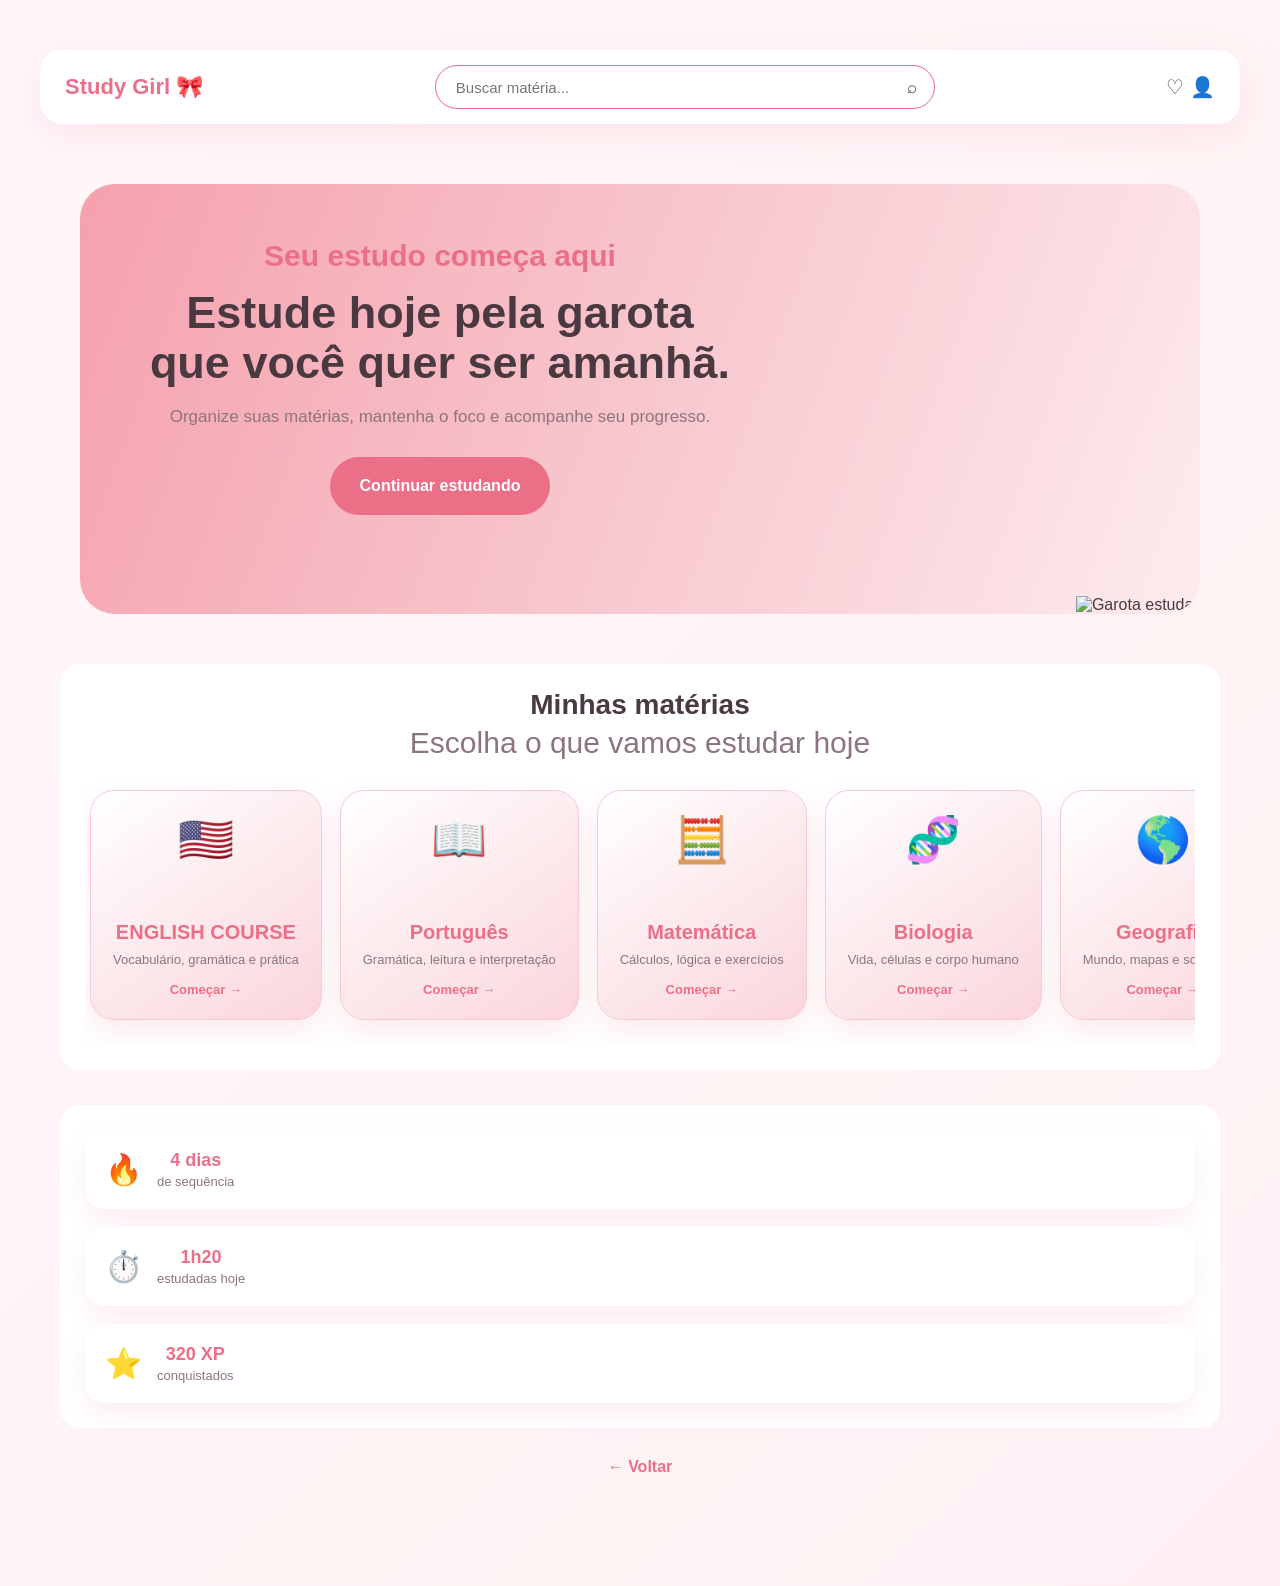
==== index2.html @ f5065a5b "Primeira versão do projeto Study Girl" ====
<!DOCTYPE html>
  <html lang="pt-br">
  <head>
    <meta charset="UTF-8">
<meta name="viewport" content="width=device-width, initial-scale=1.0">
    <link rel="stylesheet" href="style.css">    
    <title>Study Girl</title>
    <link rel="stylesheet" href="style.css">
  </head>
  <body>
    <header>

<body class="home-materias">

    <header class="topo-app">

        <div class="logo">
            Study Girl 🎀
        </div>

        <div class="busca">
            <input type="text" placeholder="Buscar matéria...">
            <span class="icone-busca">⌕</span>
        </div>

        <div class="icones-topo">
            ♡ 👤
        </div>

    </header>

    <main class="conteudo-home">

        <section class="hero">

            <div class="hero-texto">

                <p class="tag">
                    Seu estudo começa aqui
                </p>

                <h1>
                    Estude hoje pela garota que você quer ser amanhã.
                </h1>

                <p>
                    Organize suas matérias, mantenha o foco e acompanhe seu progresso.
                </p>

                <a href="#materias" class="btn-principal">
                    Continuar estudando
                </a>

            <div class="hero-imagem">

    <div>
        <img
        src="studygirl.png" alt="Garota estudando">

</div>

        </section>

        <section class="secao-materias" id="materias">

            <div class="titulo-secao">
                <div>
                    <h2>Minhas matérias</h2>
                    <p>Escolha o que vamos estudar hoje</p>
                </div>
            </div>

            <div class="lista-materias">

                <a href="English/english.html" class="card-materia">
                    <div class="icone-materia">🇺🇸</div>
                    <h3>ENGLISH COURSE</h3>
                    <p>Vocabulário, gramática e prática</p>
                    <span>Começar →</span>
                </a>

                <a href="portugues.html" class="card-materia">
                    <div class="icone-materia">📖</div>
                    <h3>Português</h3>
                    <p>Gramática, leitura e interpretação</p>
                    <span>Começar →</span>
                </a>

                    <a href="Matemática/matematica.html" class="card-materia">
                    <div class="icone-materia">🧮</div>
                    <h3>Matemática</h3>
                    <p>Cálculos, lógica e exercícios</p>
                    <span>Começar →</span>
                </a>

                <a href="biologia.html" class="card-materia">
                    <div class="icone-materia">🧬</div>
                    <h3>Biologia</h3>
                    <p>Vida, células e corpo humano</p>
                    <span>Começar →</span>
                </a>

                <a href="geografia.html" class="card-materia">
                    <div class="icone-materia">🌎</div>
                    <h3>Geografia</h3>
                    <p>Mundo, mapas e sociedade</p>
                    <span>Começar →</span>
                </a>

                <a href="quimica.html" class="card-materia">
                    <div class="icone-materia">🧪</div>
                    <h3>Química</h3>
                    <p>Elementos, reações e matéria</p>
                    <span>Começar →</span>
                </a>

                <a href="fisica.html" class="card-materia">
                    <div class="icone-materia">⚛️</div>
                    <h3>Física</h3>
                    <p>Movimento, energia e forças</p>
                    <span>Começar →</span>
                </a>

            </div>

        </section>

        <section class="resumo-estudos">

            <div class="card-resumo">
                <span>🔥</span>
                <div>
                    <strong>4 dias</strong>
                    <p>de sequência</p>
                </div>
            </div>

            <div class="card-resumo">
                <span>⏱️</span>
                <div>
                    <strong>1h20</strong>
                    <p>estudadas hoje</p>
                </div>
            </div>

            <div class="card-resumo">
                <span>⭐</span>
                <div>
                    <strong>320 XP</strong>
                    <p>conquistados</p>
                </div>
            </div>

        </section>

        <a href="index.html" class="voltar-home">
            ← Voltar
        </a>

    </main>

</body>

</html>
---- style.css ----
*{
margin: 0px;
padding: 0px;
box-sizing: border-box;
}

body{
    font-family: system-ui, -apple-system, BlinkMacSystemFont, 'Segoe UI', Roboto, Oxygen, Ubuntu, Cantarell, 'Open Sans', 'Helvetica Neue', sans-serif;
    background-color: #fff0f5;
    color: #4a3a44;
    min-height: 100vh;
    padding: 30px 20px;
}
header{
    text-align: center;
    margin-bottom:30px ;

}
header h1{
    font-size: 38px;
    color: #d96c9d;
    margin-bottom: 8px;
}
header p{
    color: #8B6F7D;
    font-size: 30px;
    
}
main{
    max-width: 500px;
    margin: 0 auto;
}
section{
    background-color: white;
    padding: 25px;
    border-radius: 20px;
    box-shadow: 0 8px 25px rgba(0, 0, 0, 0, 08);
}
section h2{
    color: #d96c9d;
    margin-bottom: 20px;
}
form{
    display: flex;
    flex-direction: column;
    gap: 10px;

}
label{
    font-weight: bold;
    font-size: 14px;

}
input{
    padding: 12px;
    border: 1px solid #f2bfd4;
    border-radius: 10px;
    outline: none;
    font-size: 15px;
}
input:focus{
    border-color: #d96c9d;
}
button{
    margin-top: 10px;
    padding: 13px;
    background-color: #d96c9d;
    color: white;
    border: none;
    border-radius: 10px;
    font-size: 16px;
    font-weight: bold;
    cursor: pointer;
    transition: 0.3s;
}
button:hover{
    background-color: #bb4f7f;
    transform: scale(1.02);

}
#lista-estudos{
    min-height: 60px;
}

.materias{
    margin-top: 30px;
}
.grade-materias{
    display: grid;
    grid-template-columns: repeat(2, 1fr);
    gap: 15px;
}

.card-materia{
    background-color: #fff0f5;
    padding: 29px;
    border-radius: 18px;
    text-decoration: none;
    color: #4a3a44;
    text-align: center;

    border: 1px solid #f5c6d8;

    transition: 0.3s;
}
.card-materia span{
    font-size: 35px;
}
.card-materia h3{
    margin-top: 10px;
    color: #d96c9dd9;

}
.card-materia:hover{
    transform: translateY(-5px);

    box-shadow: grid;
}
/* PÁGINA DE MATÉRIAS */
.materias{
    background-color: rgb(247, 245, 246);
    padding: 25px;
    border-radius: 20px;
}
.grade-materias{
    display: grid;
    grid-template-columns: repeat(2, 1fr);
    gap: 15px;

}
.card-materia{
    background-color: #fff0f5;
    padding: 25px 15px;
    border-radius: 18px;
    text-decoration: none;
    color: #4a3a44;
    text-align: center;
    border: 1px solid #f5c6d8;
    transition: 0,3s;
}
.card-materia span{
    font-size: 35px;
}
.card-materia h3{
    color: #d96c9dd9;
    margin-top: 10px;
    margin-bottom: 8x;
}
.card-materia p{
     font-size: 13px;
     color: #8B6F7D
}
.card-materia:hover{
    transform: translateY(-5px);
    box-shadow: 0, 8px 20px rgba(0, 0, 0, 0, 10);

}
.voltar{
    display: inline-block;
    margin-top: 20px;
    text-decoration: none;
    color: #d96c9d;
    font-weight: bold;
}
/* =========================
   STUDY GIRL - HOME
========================= */

:root {
    --rosa-fundo: #fff1f3;
    --rosa-claro: #fad6dc;
    --rosa-medio: #f6a2ae;
    --rosa-principal: #ec6f88;
    --coral: #f28c91;
    --branco: #ffffff;
    --texto: #4a3940;
    --texto-suave: #8d757d;
}

.home-materias {
    margin: 0;
    min-height: 100vh;

    font-family: Arial, sans-serif;

    background:
        linear-gradient(
            135deg,
            #fff7f8,
            var(--rosa-fundo)
        );

    color: var(--texto);
}

/* TOPO */

.topo-app {
    max-width: 1200px;

    margin: 20px auto;

    padding: 15px 25px;

    display: flex;
    align-items: center;
    justify-content: space-between;
    gap: 20px;

    background-color: var(--branco);

    border-radius: 22px;

    box-shadow: 0 10px 35px rgba(236, 111, 136, 0.12);
}

.logo {
    font-size: 22px;
    font-weight: bold;

    color: var(--rosa-principal);

    white-space: nowrap;
}

.busca {
    position: relative;
    width: 100%;
    max-width: 500px;
}

.busca input {
    width: 100%;
    height: 44px;

    box-sizing: border-box;

    padding-left: 20px;
    padding-right: 50px;

    border: 1px solid #f06b88;
    border-radius: 30px;

    outline: none;

    font-size: 15px;
}

.busca .icone-busca {
    position: absolute;

    right: 18px;
    top: 50%;

    transform: translateY(-50%);

    font-size: 17px;
    line-height: 1;

    margin: 0;
    padding: 0;

    cursor: pointer;

    z-index: 10;
}
.icones-topo {
    font-size: 20px;

    display: flex;
    gap: 12px;
}

/* CONTEÚDO */

.conteudo-home {
    max-width: 1200px;

    margin: auto;

    padding: 10px 20px 50px;
}


/* HERO */


.hero-texto {
    max-width: 600px;
}

.tag {
    font-weight: bold;

    color: var(--rosa-principal);

    margin-bottom: 15px;
}

.hero h1 {
    font-size: 45px;

    line-height: 1.1;

    margin-bottom: 20px;

    color: var(--texto);
}

.hero-texto > p:not(.tag) {
    color: var(--texto-suave);

    font-size: 17px;

    margin-bottom: 30px;
}

.btn-principal {
    display: inline-block;

    padding: 20px 30px;

    background-color: var(--rosa-principal);

    color: var(--branco);

    border-radius: 30px;

    text-decoration: none;

    font-weight: bold;

    transition: 0.3s;
}

.btn-principal:hover {
    background-color: var(--coral);

    transform: scale(1.04);
}

/* DECORAÇÃO HERO */

.hero-visual {
    width: 320px;
    height: 320px;

    display: flex;
    align-items:baseline;
    justify-content:safe;
}

.circulo-decorativo {
    width: 240px;
    height: 240px;

    border-radius: 50%;

    display: flex;
    align-items: center;
    justify-content: center;

    font-size: 100px;

    background-color: rgba(255, 255, 255, 0.55);

    box-shadow: 0 15px 35px rgba(236, 111, 136, 0.18);
}

/* MATÉRIAS */

.secao-materias {
    margin-top: 45px;
}

.titulo-secao h2 {
    font-size: 28px;

    margin-bottom: 5px;

    color: var(--texto);
}

.titulo-secao p {
    color: var(--texto-suave);

    margin-bottom: 20px;
}

/* CARROSSEL */

.lista-materias {
    display: flex;

    gap: 18px;

    overflow-x: auto;

    padding: 10px 5px 25px;

    scroll-behavior: smooth;
}

.lista-materias::-webkit-scrollbar {
    height: 8px;
}

.lista-materias::-webkit-scrollbar-thumb {
    background-color: var(--rosa-claro);

    border-radius: 20px;
}

/* CARD */

.card-materia {
    min-width: 190px;
    height: 230px;

    padding: 22px;

    flex-shrink: 0;

    display: flex;
    flex-direction: column;
    justify-content: flex-end;

    text-decoration: none;

    color: var(--texto);

    border-radius: 24px;

    background:
        linear-gradient(
            145deg,
            #ffffff,
            var(--rosa-claro)
        );

    border: 1px solid #f8cbd3;

    box-shadow: 0 12px 28px rgba(236, 111, 136, 0.14);

    transition: 0.3s;
}

.card-materia:hover {
    transform: scale(1.05);

    box-shadow: 0 18px 35px rgba(236, 111, 136, 0.22);
}

.icone-materia {
    font-size: 45px;

    margin-bottom: auto;
}

.card-materia h3 {
    margin: 0 0 8px;

    font-size: 20px;

    color: var(--rosa-principal);
}

.card-materia p {
    font-size: 13px;

    color: var(--texto-suave);

    margin-bottom: 15px;
}

.card-materia span {
    font-size: 13px;

    font-weight: bold;

    color: var(--rosa-principal);
}

/* RESUMO */

.resumo-estudos {
    margin-top: 35px;

    display: grid;

    grid-template-columns: repeat(3, 1fr);

    gap: 18px;
}

.card-resumo {
    background-color: var(--branco);

    padding: 20px;

    border-radius: 20px;

    display: flex;
    align-items: center;
    gap: 15px;

    box-shadow: 0 10px 25px rgba(236, 111, 136, 0.12);
}

.card-resumo span {
    font-size: 30px;
}

.card-resumo strong {
    font-size: 18px;

    color: var(--rosa-principal);
}

.card-resumo p {
    margin: 3px 0 0;

    color: var(--texto-suave);

    font-size: 13px;
}

/* VOLTAR */

.voltar-home {
    display: inline-block;

    margin-top: 30px;

    color: var(--rosa-principal);

    text-decoration: none;

    font-weight: bold;
}


/* RESPONSIVO */


   @media (max-width: 800px) {

    .topo-app {
     
        flex-wrap: wrap;
    }

    .busca {
        order: 3;
        width: 100%;
        max-width: none;
    }

    .hero h1 {
        font-size: 34px;
    }

    .resumo-estudos {
        grid-template-columns: 1fr;
    }
} /* FECHA O MEDIA */

/* ===== BANNER STUDY GIRL ===== */

.hero-imagem {
    position: absolute;

    right: 0;
    bottom: 0;

    width: 55%;
    height: 100%;

    display: flex;
    align-items: flex-end;
    justify-content: flex-end;

    z-index: 1;
}

.hero-imagem img {
    display: block;

    width: 100%;
    max-width: 640px;
    max-height: 100%;

    object-fit: contain;
    object-position: bottom right;
}

.hero-conteudo {
    position: relative;
    z-index: 2;

    width: 52%;
    max-width: 560px;
}

.hero-tag {
    display: block;
    margin-bottom: 15px;

    color: #ef6680;
    font-size: 25px;
    font-weight: 700;
}

.hero-conteudo h1 {
    margin: 0 0 20px;

    color: #3d353d;

    font-size: 48px;
    line-height: 1.05;
    font-weight: 800;
}

.hero-conteudo p {
    margin-bottom: 30px;

    color: #806f78;

    font-size: 17px;
    line-height: 1.6;
}




.hero-imagem img {
    display: block;

    width: 100%;
    max-width: 650px;
    height: auto;

    object-fit: contain;
    object-position: bottom right;

    transform: translateX(20px);
    
}


.hero {
      position: relative;
    overflow: hidden;

    width: calc(100% - 40px);
    max-width: 1160px;
    min-height: 430px;

    margin: 30px auto 50px;
    padding: 55px 60px;

    box-sizing: border-box;

    border-radius: 35px;

    background: linear-gradient(
        110deg,
        #f5a1ad 0%,
        #f8c8cf 52%,
        #fdebed 100%
    );

}

.resumo-estudos{
    grid-template-columns: 1fr;
}



/* ========================================
   PÁGINA DAS MATÉRIAS
======================================== */

.pagina-materia{
    margin: 0;
    min-height: 100vh;
    background: #fff7f8;
    color: #443840;
    font-family: Arial, Helvetica, sans-serif;
}

/*HEADER*/
.materia.header{
    width: min(1100px,calc(100% - 40%));
    margin: 25% auto;
    display: flex;
    align-items: center;
    justify-content: space-between;
}

.btn-voltar{
    padding: 12px 20px;
    background: #ffffff;
    color: #ef6680;
    border: 1px solid #ffc1cc;
    border-radius: 30px;
    text-decoration: none;
    font-weight: 600;
    transition: 0.2s;
}
.btn-voltar:hover{
    background: #ef6680;
    color: white;
    transform: translateX(-3px);
}
.materia-logo{
    color: #ef6680;
    font-size: 50px;
    font-weight: 700;
}

.pagina-materia .materia-header {
    width: 100%;
    max-width: 1180px;
    margin: 0 auto 35px;

    display: flex !important;
    align-items: center !important;
    justify-content: space-between !important;

    padding: 25px 0 !important;
}

/* HOME - ESQUERDA */
.pagina-materia .materia-header .btn-voltar {
    position: static !important;
    transform: none !important;
    margin: 0 !important;

    padding: 11px 20px;

    color: #f45f7d;
    border: 1px solid #ff9caf;
    border-radius: 30px;

    text-decoration: none;
    font-weight: 700;
}

/* LOGO - DIREITA */
.pagina-materia .materia-header .materia-logo {
    position: static !important;
    transform: none !important;
    margin: 0 !important;

    color: #f45f7d;
    font-size: 30px !important;
    font-weight: 800;
}


/*CONTAINER*/

.materia-container{
    width: min(1100px calc(100%-40px));
    margin: 0 auto 60px;
}

.pagina-materia .materia-container {
    width: 90%;
    max-width: 1200px;
    margin: 0 auto 60px;
}


/*IMAGEM MAATEMATICA*/

.hero-imagem {
    position: absolute;

    right: 0;
    bottom: 0;

    width: 55%;
    height: 100%;

    display: flex;
    align-items: flex-end;
    justify-content: flex-end;

    z-index: 1;
}

/*matematica banner gir*/

 .math-banner {
    position: relative;
    min-height: 390px;
    margin-top: 55px;
    padding: 55px 70px;

    background: linear-gradient(
        110deg,
        #f5a2b4,
        #ffdce4
    );

    border-radius: 35px;
    overflow: hidden;
}

/* TEXTO */

.math-banner-texto {
    position: relative;
    z-index: 2;
    width: 55%;
}

.math-banner-texto span {
    color: #f45f7d;
    font-size: 20px;
    font-weight: 700;
}

.math-banner-texto h1 {
    margin: 18px 0;
    color: #3f3036;

    font-size: 48px;
    line-height: 1.1;
}

.math-banner-texto p {
    color: #7b6269;
    font-size: 17px;
}

/* PERSONAGEM */

.math-banner-img {
    position: absolute;

    width: 500px;
    height: auto;

    right: 0;
    bottom: 0;

    z-index: 1;
}

/* PROGRESSO */

.progresso-card {
    margin-top: 25px;
    padding: 28px 30px;

    background: #ffffff;
    border-radius: 25px;
}

.progresso-topo {
    display: grid;
    grid-template-columns: 100px 1fr;
    align-items: center;

    gap: 25px;
}

.progresso-topo > div:first-child {
    display: flex;
    flex-direction: column;
    gap: 3px;
}

.porcentagem {
    color: #f05f7c;
    font-size: 20px;
    font-weight: 800;
}

.barra-progresso {
    width: 100%;
    height: 10px;

    overflow: hidden;

    background: #f8dce3;
    border-radius: 999px;
}

.barra-preenchida {
    width: 0%;
    height: 100%;

    background: #f05f7c;
    border-radius: inherit;
}


/* CONTEÚDOS */

.conteudos-materia {
    margin-top: 30px;
}


/* RESPONSIVO */

@media (max-width: 800px) {

    .materia-apresentacao {
        min-height: 380px;

        padding:
            35px 30px
            200px;
    }

    .matematica-hero-girl {
        width: 300px;

        right: 50%;
        transform: translateX(50%);
    }

    .progresso-topo {
        grid-template-columns: 1fr;
    }
}


/* GRID */

.conteudos-grid {
    display: grid;

    grid-template-columns:
        repeat(3, minmax(0, 1fr));

    gap: 20px;
}
.pagina-materia .conteudos-grid {
    width: 100%;

    display: grid;
    grid-template-columns: repeat(3, 1fr);

    gap: 25px;
}

/* CARD */

.conteudo-card {
    min-height: 210px;
    padding: 28px;

    display: flex;
    flex-direction: column;

    box-sizing: border-box;

    background: white;

    border: 1px solid #ffd0d8;
    border-radius: 25px;

    color: inherit;
    text-decoration: none;

    transition:
        transform 0.25s ease,
        box-shadow 0.25s ease,
        border-color 0.25s ease;
}
.pagina-materia .conteudo-card {
    width: 100%;
    min-width: 0;
    min-height: 230px;

    padding: 30px;

    box-sizing: border-box;

    border-radius: 25px;
}

.conteudo-card:hover {
    transform: translateY(-6px);

    border-color: #ef6680;

    box-shadow:
        0 15px 35px rgba(222, 91, 119, 0.15);
}

.conteudo-icone {
    margin-bottom: 15px;
    font-size: 34px;
}

.conteudo-card h3 {
    margin: 0 0 10px;

    color: #ef6680;
    font-size: 21px;
}

.conteudo-card p {
    margin: 0 0 22px;

    color: #806f77;

    font-size: 14px;
    line-height: 1.5;
}

.conteudo-card span {
    margin-top: auto;

    color: #ef6680;
    font-weight: 700;
}
.pagina-materia .conteudo-card h3 {
    font-size: 22px;
}

.pagina-materia .conteudo-card p {
    font-size: 15px;
    line-height: 1.6;
}

/* RESPONSIVO */

@media (max-width: 850px) {

    .conteudos-grid {
        grid-template-columns: repeat(2, 1fr);
    }

}


@media (max-width: 550px) {

    .materia-header,
    .materia-container {
        width: calc(100% - 24px);
    }

    .materia-apresentacao {
        padding: 35px 25px;
    }

    .conteudos-grid {
        grid-template-columns: 1fr;
    }

    .materia-logo {
        font-size: 16px;
    }

}

/* TABLET */

@media (max-width: 900px) {

    .pagina-materia .conteudos-grid {
        grid-template-columns: repeat(2, 1fr);
    }

}


/* CELULAR */

@media (max-width: 600px) {

    .pagina-materia .materia-container {
        width: calc(100% - 30px);
    }

    .pagina-materia .conteudos-grid {
        grid-template-columns: 1fr;
    }

}




/* ========================================
   PÁGINA DE AULA   -   ARITMÉTICA
======================================== */

.pagina-aula .aula-header {
    width: 90%;
    max-width: 1200px;
    margin: 30px auto;
}

.pagina-aula .aula-container {
    width: 90%;
    max-width: 1200px;
    margin: 0 auto 70px;
}

/* Banner */

.pagina-aula .aula-hero {
    width: 100%;
    box-sizing: border-box;
}

/* Conteúdo + lateral */

.pagina-aula .aula-conteudo {
    width: 100%;

    display: grid;
    grid-template-columns: minmax(0, 1fr) 300px;

    gap: 25px;
}

/* Parte principal */

.pagina-aula .aula-principal {
    width: 100%;
    min-width: 0;
}

/* Cards da aula */

.pagina-aula .bloco-aula {
    width: 100%;
    min-width: 0;

    box-sizing: border-box;
}

/* Lateral */

.pagina-aula .aula-lateral {
    width: 100%;
}

/* Tablet/celular */

@media (max-width: 850px) {

    .pagina-aula .aula-conteudo {
        grid-template-columns: 1fr;
    }

    .pagina-aula .aula-lateral {
        position: static;
    }
}

@media (max-width: 600px) {

    .pagina-aula .aula-header,
    .pagina-aula .aula-container {
        width: calc(100% - 30px);
    }
}

/* =====================================
   CONTEÚDO DIDÁTICO
===================================== */

.bloco-aula h3 {
    margin-top: 30px;
    margin-bottom: 10px;
    color: #514149;
    font-family: Arial, Helvetica, sans-serif;
    font-size: 20px;
}

.destaque-aula,
.exemplo-box,
.aviso-aula,
.problema-box {
    margin: 25px 0;
    padding: 20px 22px;

    background: #fff5f7;
    border-left: 4px solid #ef6680;
    border-radius: 14px;
}

.destaque-aula p,
.exemplo-box p,
.aviso-aula p,
.problema-box p {
    margin-bottom: 0;
}

.conceitos-grid {
    display: grid;
    grid-template-columns: repeat(3, 1fr);

    gap: 15px;
    margin-top: 25px;
}

.conceito-card {
    padding: 20px;

    background: #fff7f8;
    border: 1px solid #ffd4dc;
    border-radius: 18px;
}

.conceito-card strong {
    color: #ef6680;
    font-size: 18px;
}

.conceito-card small {
    color: #88757d;
    line-height: 1.5;
}

.operacao small {
    color: #8a757d;
    text-align: center;
}

.calculo-box {
    margin: 20px 0;
    padding: 22px;

    display: flex;
    justify-content: center;
    align-items: center;

    gap: 25px;

    background: #fff4f6;
    border-radius: 18px;

    font-size: 23px;
}

.calculo-box strong {
    color: #ef6680;
}

.ordem-operacoes {
    margin: 25px 0;

    display: grid;
    grid-template-columns: repeat(4, 1fr);

    gap: 12px;
}

.ordem-operacoes div {
    padding: 20px 12px;

    background: #fff7f8;
    border: 1px solid #ffd4dc;
    border-radius: 16px;

    text-align: center;
}

.ordem-operacoes span {
    width: 35px;
    height: 35px;

    margin: auto;

    display: flex;
    align-items: center;
    justify-content: center;

    background: #ef6680;
    color: white;

    border-radius: 50%;

    font-weight: bold;
}

.ordem-operacoes p {
    margin-bottom: 0;
}

.resolucao-box {
    margin: 20px 0;
    padding: 25px;

    background: #fff8f9;
    border: 1px dashed #ef9bac;
    border-radius: 18px;
}

.resolucao-box span {
    color: #8a757d;
    font-size: 14px;
}

.resultado-final {
    color: #443840 !important;
    font-size: 18px;
}

.fracao-exemplo {
    margin: 25px 0;

    display: flex;
    align-items: center;

    gap: 30px;

    padding: 25px;

    background: #fff7f8;
    border-radius: 18px;
}

.fracao {
    width: 55px;

    text-align: center;

    color: #ef6680;
    font-size: 25px;
    font-weight: bold;
}

.fracao hr {
    border: 0;
    border-top: 2px solid #ef6680;
}

.sumario-aula {
    margin: 25px 0;

    display: flex;
    flex-direction: column;

    gap: 5px;
}

.sumario-aula a {
    padding: 9px 10px;

    color: #75646c;

    border-radius: 10px;

    text-decoration: none;
    font-size: 13px;
}

.sumario-aula a:hover {
    background: #fff1f4;
    color: #ef6680;
}

@media (max-width: 700px) {

    .conceitos-grid,
    .ordem-operacoes {
        grid-template-columns: 1fr;
    }

    .calculo-box {
        flex-direction: column;
        gap: 8px;
    }
}
.numero-aula{
        font-size: 30px ;
        color: #ef6680;
            line-height: 1.7;

}

.pagina-aula .aula-header {
    position: relative;
}

/* botão voltar */
.pagina-aula .btn-voltar {
    position: absolute;
    left: 0;
}

/* Study Girl centralizado */
.pagina-aula .materia-logo {
    margin: 0 auto;
}

/* =====================================
   NAVEGAÇÃO ARITMÉTICA
===================================== */


/* =====================================
   CORREÇÃO HEADER - ARITMÉTICA
===================================== */

.aritmetica-header {
    width: calc(100% - 170px) !important;
    max-width: none !important;

    margin: 0 auto !important;
    padding: 55px 0 40px !important;

    display: grid !important;
    grid-template-columns: 1fr auto 1fr !important;
    align-items: center !important;

    position: relative !important;
}

/* BOTÃO MATEMÁTICA */

.aritmetica-header .btn-voltar {
    position: static !important;
    justify-self: start !important;
    margin: 0 !important;
}


/* STUDY GIRL */

.aritmetica-header .aritmetica-logo {
    position: static !important;

    justify-self: center !important;

    margin: 0 !important;
    transform: none !important;

    font-size: 48px !important;
    font-weight: 800 !important;

    color: #f45f7d !important;

    white-space: nowrap;
}


/* =================================
   BOTÃO VOLTAR AO INÍCIO
================================= */

.fim-pagina {
    width: 100%;
    display: flex !important;
    justify-content: center !important;
    align-items: center !important;

    padding: 40px 20px 60px;
    margin: 0 auto;
}

.fim-pagina .btn-inicio {
    display: inline-flex !important;
    align-items: center;
    justify-content: center;

    padding: 13px 25px;

    background: #f45f7d !important;
    color: #ffffff !important;

    border: 1px solid #f45f7d;
    border-radius: 30px;

    text-decoration: none !important;
    font-weight: 700;

    transition: 0.2s ease;
}

.fim-pagina .btn-inicio:hover {
    background: #df4e6d !important;
    transform: translateY(-2px);
}
/* BOTÃO ↓ FINAL - ARITMÉTICA */

.aritmetica-header a.btn-final {
    display: inline-flex !important;
    align-items: center !important;
    justify-content: center !important;

    justify-self: end !important;

    padding: 11px 22px !important;

    background-color: transparent !important;
    color: #f45f7d !important;

    border: 1px solid #ff9caf !important;
    border-radius: 30px !important;

    text-decoration: none !important;
    font-size: 16px !important;
    font-weight: 700 !important;

    cursor: pointer;
    transition: 0.2s ease;
}

.aritmetica-header a.btn-final:hover {
    background-color: #f45f7d !important;
    color: white !important;
}
/* =========================================
   ENGLISH COURSE
========================================= */

.english-page {
    margin: 0;
    min-height: 100vh;
    background: #fff6f8;
    color: #443840;
}


/* TOPO */

.english-page-header {
    width: 90%;
    max-width: 1200px;
    margin: 0 auto;
    padding: 35px 0;

    display: flex;
    align-items: center;
    justify-content: space-between;
}

.english-back {
    padding: 11px 22px;

    color: #ef6680;
    background: white;

    border: 1px solid #f7a9b8;
    border-radius: 30px;

    text-decoration: none;
    font-weight: 700;

    transition: 0.2s;
}

.english-back:hover {
    background: #ef6680;
    color: white;
}

.english-logo {
    color: #ef6680;
    font-size: 30px;
    font-weight: 800;
}


/* CONTAINER */

.english-main {
    width: 90%;
    max-width: 1200px;

    margin: 0 auto 80px;
}


/* HERO */

.english-hero {
    min-height: 280px;
    padding: 50px;

    display: flex;
    align-items: center;

    background:
        linear-gradient(
            135deg,
            #f7a6b7 0%,
            #ffd4dd 55%,
            #fff0f3 100%
        );

    border-radius: 35px;

    box-shadow:
        0 15px 40px rgba(239, 102, 128, 0.08);
}

.english-label {
    color: #e94f70;
    font-size: 14px;
    font-weight: 800;
    letter-spacing: 1px;
}

.english-hero h1 {
    max-width: 900px;
    margin: 12px 0;
    color: #443840;
    font-size: 52px;
    line-height: 1.05;
}


.english-hero h1 span {
    color: #ef6680;
}

.english-hero p {
    max-width: 600px;

    margin: 20px 0 0;

    color: #765f69;

    font-size: 17px;
    line-height: 1.7;
}


/* LEVEL */

.course-level {
    margin-top: 35px;
    padding: 35px;

    background: white;

    border: 1px solid #ffe0e6;
    border-radius: 30px;
}

.course-level-header {
    display: flex;
    align-items: center;

    gap: 20px;
    margin-bottom: 30px;
}

.course-level-number {
    padding: 10px 16px;

    background: #fff0f3;
    color: #ef6680;

    border-radius: 25px;

    font-size: 12px;
    font-weight: 800;
}

.course-level-header h2 {
    margin: 0 0 5px;

    color: #443840;
    font-size: 27px;
}

.course-level-header p {
    margin: 0;

    color: #88747c;
}


/* CARDS DAS AULAS */

.course-lessons {
    display: grid;

    grid-template-columns:
        repeat(2, minmax(0, 1fr));

    gap: 18px;
}

.course-lesson {
    min-height: 125px;

    padding: 22px;

    display: grid;
    grid-template-columns: 55px 1fr auto;
    align-items: center;

    gap: 17px;

    background: #fff8fa;

    border: 1px solid #ffd3dc;
    border-radius: 20px;

    text-decoration: none;

    transition:
        transform 0.2s ease,
        box-shadow 0.2s ease,
        border-color 0.2s ease;
}

a.course-lesson {
    cursor: pointer;
}

a.course-lesson:hover {
    transform: translateY(-4px);

    border-color: #ef6680;

    box-shadow:
        0 12px 30px rgba(239, 102, 128, 0.13);
}


/* ÍCONE */

.course-lesson-icon {
    width: 52px;
    height: 52px;

    display: flex;
    align-items: center;
    justify-content: center;

    background: white;

    border-radius: 15px;

    font-size: 27px;
}


/* TEXTO */

.course-lesson-content span {
    color: #ef6680;

    font-size: 11px;
    font-weight: 800;
    letter-spacing: 0.5px;
}

.course-lesson-content h3 {
    margin: 5px 0;

    color: #443840;

    font-size: 18px;
}

.course-lesson-content p {
    margin: 0;

    color: #88747c;

    font-size: 13px;
    line-height: 1.5;
}


/* SETA */

.course-lesson-arrow {
    color: #ef6680;

    font-size: 25px;
    font-weight: 700;
}


/* RESPONSIVO */

@media (max-width: 800px) {

    .course-lessons {
        grid-template-columns: 1fr;
    }

    .english-hero h1 {
        font-size: 40px;
    }
}


@media (max-width: 550px) {

    .english-page-header,
    .english-main {
        width: 92%;
    }

    .english-logo {
        font-size: 22px;
    }

    .english-hero {
        min-height: auto;
        padding: 35px 25px;

        border-radius: 25px;
    }

    .english-hero h1 {
        font-size: 34px;
    }

    .course-level {
        padding: 22px;
    }

    .course-level-header {
        flex-direction: column;
        align-items: flex-start;
    }

    .course-lesson {
        grid-template-columns: 45px 1fr auto;
        padding: 18px;
    }

    .course-lesson-icon {
        width: 43px;
        height: 43px;

        font-size: 22px;
    }
}

/* PERSONAGEM DO ENGLISH COURSE */

.english-hero {
    position: relative;
    overflow: hidden;
}

.english-hero-text {
    position: relative;
    z-index: 2;
    width: 60%;
}

.english-hero-girl {
    position: absolute;

    right: 20px;
    bottom: 0;

    width: 390px;
    max-height: 100%;

    object-fit: contain;
    object-position: bottom right;

    z-index: 1;
}


/* =====================================================
   ENGLISH - LESSON PAGE
   Alphabet & Pronunciation
===================================================== */

.english-lesson-page {
    margin: 0;
    min-height: 100vh;
    background: #fff7f9;
    color: #3f3036;
    font-family: Arial, sans-serif;
}


/* ---------- CONTAINER ---------- */

.english-lesson-container {
    width: min(1180px, calc(100% - 48px));
    margin: 0 auto;
    padding-bottom: 70px;
}


/* ---------- HEADER ---------- */

.english-lesson-header {
    width: min(1180px, calc(100% - 48px));
    min-height: 120px;
    margin: 0 auto;

    display: grid;
    grid-template-columns: 1fr auto 1fr;
    align-items: center;
    gap: 30px;
}

.english-lesson-back,
.english-lesson-jump {
    width: fit-content;
    padding: 12px 22px;

    border: 1px solid #ff8da5;
    border-radius: 999px;

    color: #f35f7e;
    text-decoration: none;
    font-weight: 700;

    transition: 0.2s;
}

.english-lesson-back:hover,
.english-lesson-jump:hover {
    background: #f35f7e;
    color: white;
}

.english-lesson-logo {
    color: #f35f7e;
    font-size: 32px;
    font-weight: 800;
    white-space: nowrap;
}

.english-lesson-jump {
    justify-self: end;
}


/* ---------- HERO ---------- */

.english-lesson-hero {
    min-height: 300px;
    padding: 55px 60px;

    display: flex;
    flex-direction: column;
    justify-content: center;

    background: linear-gradient(
        120deg,
        #f8a4b8 0%,
        #ffd5df 100%
    );

    border-radius: 34px;
}

.english-lesson-number {
    margin-bottom: 14px;

    color: #ef5577;
    font-size: 14px;
    font-weight: 800;
    letter-spacing: 1px;
}

.english-lesson-hero h1 {
    max-width: 720px;
    margin: 0;

    font-size: clamp(38px, 5vw, 62px);
    line-height: 1.05;
    color: #3f3036;
}

.english-lesson-hero h1 span {
    color: #f35f7e;
}

.english-lesson-hero > p {
    max-width: 650px;
    margin: 22px 0;

    font-size: 17px;
    line-height: 1.6;
    color: #725961;
}

.english-lesson-info {
    display: flex;
    flex-wrap: wrap;
    gap: 12px;
}

.english-lesson-info span {
    padding: 9px 15px;

    background: rgba(255,255,255,.7);
    border-radius: 999px;

    font-size: 14px;
    font-weight: 600;
}


/* ---------- BLOCOS DA AULA ---------- */

.english-content-block {
    margin-top: 30px;
    padding: 45px 50px;

    background: #ffffff;
    border: 1px solid #ffe0e7;
    border-radius: 28px;
}

.english-section-label {
    display: inline-block;
    margin-bottom: 8px;

    color: #f35f7e;
    font-size: 13px;
    font-weight: 800;
    letter-spacing: 1px;
}

.english-content-block h2 {
    margin: 0 0 15px;

    color: #3f3036;
    font-size: 30px;
}

.english-content-block > p {
    color: #755d65;
    line-height: 1.7;
}


/* ---------- OBJETIVOS ---------- */

.english-objectives {
    margin-top: 28px;

    display: grid;
    grid-template-columns: repeat(2, 1fr);
    gap: 16px;
}

.english-objectives > div {
    min-height: 105px;
    padding: 22px;

    display: flex;
    align-items: center;
    gap: 18px;

    background: #fff7f9;
    border: 1px solid #ffd8e1;
    border-radius: 20px;
}

.english-objectives span {
    min-width: 48px;
    height: 48px;

    display: grid;
    place-items: center;

    background: #f35f7e;
    color: white;

    border-radius: 50%;

    font-weight: 800;
}

.english-objectives p {
    margin: 0;
    line-height: 1.5;
}


/* ---------- ALFABETO ---------- */

.alphabet-grid {
    margin-top: 30px;

    display: grid;
    grid-template-columns: repeat(7, 1fr);
    gap: 12px;
}

.alphabet-grid > div {
    min-height: 120px;

    display: flex;
    flex-direction: column;
    align-items: center;
    justify-content: center;

    background: #fff7f9;
    border: 1px solid #ffd4df;
    border-radius: 18px;

    transition: transform .2s, box-shadow .2s;
}

.alphabet-grid > div:hover {
    transform: translateY(-4px);

    box-shadow:
        0 10px 25px rgba(226, 91, 125, .12);
}

.alphabet-grid strong {
    color: #f35f7e;
    font-size: 30px;
}

.alphabet-grid span {
    margin-top: 6px;
    color: #403137;
    font-weight: 700;
}

.alphabet-grid small {
    margin-top: 5px;
    color: #9a7881;
}


/* ---------- CAIXA DE OBSERVAÇÃO ---------- */

.english-note {
    margin-top: 25px;
    padding: 20px 24px;

    background: #fff2f5;
    border-left: 4px solid #f35f7e;
    border-radius: 14px;
}

.english-note p {
    margin: 8px 0 0;
    line-height: 1.6;
}


/* ---------- COMPARAÇÕES ---------- */

.english-comparison-grid {
    margin-top: 25px;

    display: grid;
    grid-template-columns: repeat(2, 1fr);
    gap: 18px;
}

.english-comparison-grid article {
    padding: 24px;

    background: #fff8fa;
    border: 1px solid #ffd9e2;
    border-radius: 20px;
}

.english-comparison-grid article > span {
    color: #f35f7e;
    font-size: 11px;
    font-weight: 800;
}

.english-comparison-grid h3 {
    margin: 8px 0 15px;
    font-size: 23px;
}


/* ---------- DIÁLOGO ---------- */

.english-dialogue {
    margin-top: 22px;
    padding: 25px 30px;

    background: #fff7f9;
    border-radius: 20px;
}

.english-dialogue p {
    margin: 10px 0;
    line-height: 1.5;
}


/* ---------- SPELLING ---------- */

.spelling-examples {
    margin-top: 25px;

    display: grid;
    grid-template-columns: repeat(2, 1fr);
    gap: 15px;
}

.spelling-examples div {
    padding: 20px;

    display: flex;
    justify-content: space-between;
    gap: 20px;

    background: #fff7f9;
    border: 1px solid #ffd9e2;
    border-radius: 16px;
}

.spelling-examples strong {
    color: #f35f7e;
}


/* ---------- EXERCÍCIOS ---------- */

.english-exercise {
    margin-top: 20px;
    padding: 25px;

    background: #fff8fa;
    border: 1px dashed #f59bb0;
    border-radius: 20px;
}

.english-exercise h3 {
    margin-top: 0;
    color: #df5f83;
}


/* ---------- DESAFIO ---------- */

.english-challenge {
    margin-top: 30px;
    padding: 45px 50px;

    background: linear-gradient(135deg, #f89eb4, #ffd7e0);
    border-radius: 28px;
}

.english-challenge > span {
    color: #e94f75;
    font-size: 13px;
    font-weight: 800;
}

.english-challenge h2 {
    margin: 10px 0;
    font-size: 32px;
}


/* ---------- PRÓXIMA AULA ---------- */

.english-next-lesson {
    margin-top: 30px;
    padding: 35px 40px;

    display: flex;
    align-items: center;
    justify-content: space-between;
    gap: 30px;

    background: white;
    border: 1px solid #ffd9e2;
    border-radius: 25px;
}

.english-next-lesson span {
    color: #f35f7e;
    font-size: 12px;
    font-weight: 800;
}

.english-next-lesson h2 {
    margin: 7px 0;
}

.english-next-lesson p {
    margin-bottom: 0;
    color: #765d65;
}

.english-next-lesson a {
    flex-shrink: 0;

    padding: 14px 22px;

    background: #f35f7e;
    color: white;

    border-radius: 999px;

    text-decoration: none;
    font-weight: 700;
}


/* ---------- VOLTAR AO TOPO ---------- */

.english-back-top {
    display: block;
    width: fit-content;

    margin: 0 auto 60px;
    padding: 13px 22px;

    border: 1px solid #f35f7e;
    border-radius: 999px;

    color: #f35f7e;
    text-decoration: none;
    font-weight: 700;
}


/* =====================================================
   RESPONSIVO
===================================================== */

@media (max-width: 850px) {

    .english-lesson-container,
    .english-lesson-header {
        width: min(100% - 28px, 1180px);
    }

    .english-lesson-header {
        min-height: 100px;
        grid-template-columns: 1fr auto;
    }

    .english-lesson-logo {
        font-size: 24px;
        justify-self: end;
    }

    .english-lesson-jump {
        display: none;
    }

    .english-lesson-hero {
        min-height: auto;
        padding: 38px 28px;
        border-radius: 26px;
    }

    .english-lesson-hero h1 {
        font-size: 38px;
    }

    .english-content-block {
        padding: 32px 25px;
    }

    .english-objectives,
    .english-comparison-grid,
    .spelling-examples {
        grid-template-columns: 1fr;
    }

    .alphabet-grid {
        grid-template-columns: repeat(4, 1fr);
    }

    .english-next-lesson {
        align-items: flex-start;
        flex-direction: column;
    }
}


@media (max-width: 500px) {

    .english-lesson-container,
    .english-lesson-header {
        width: calc(100% - 24px);
    }

    .english-lesson-logo {
        font-size: 20px;
    }

    .english-lesson-back {
        padding: 10px 15px;
        font-size: 14px;
    }

    .english-lesson-hero {
        padding: 32px 22px;
    }

    .english-lesson-hero h1 {
        font-size: 33px;
    }

    .english-content-block {
        padding: 28px 20px;
    }

    .alphabet-grid {
        grid-template-columns: repeat(3, 1fr);
        gap: 9px;
    }

    .alphabet-grid > div {
        min-height: 100px;
    }

    .english-challenge {
        padding: 32px 22px;
    }
}

/* AJUSTE FINAL - LARGURA DAS AULAS DE INGLÊS */

body.english-lesson-page .english-lesson-container {
    width: min(1100px, calc(100% - 60px)) !important;
    max-width: 1100px !important;
    margin-left: auto !important;
    margin-right: auto !important;
}

body.english-lesson-page .english-lesson-hero {
    width: 100% !important;
    max-width: none !important;
    box-sizing: border-box !important;
}

body.english-lesson-page .english-content-block,
body.english-lesson-page .english-challenge,
body.english-lesson-page .english-next-lesson {
    width: 100% !important;
    max-width: none !important;
    box-sizing: border-box !important;
}


/* TABLET / CELULAR */

@media (max-width: 700px) {

    body.english-lesson-page .english-lesson-container {
        width: calc(100% - 28px) !important;
    }

}
---- style.css ----
*{
margin: 0px;
padding: 0px;
box-sizing: border-box;
}

body{
    font-family: system-ui, -apple-system, BlinkMacSystemFont, 'Segoe UI', Roboto, Oxygen, Ubuntu, Cantarell, 'Open Sans', 'Helvetica Neue', sans-serif;
    background-color: #fff0f5;
    color: #4a3a44;
    min-height: 100vh;
    padding: 30px 20px;
}
header{
    text-align: center;
    margin-bottom:30px ;

}
header h1{
    font-size: 38px;
    color: #d96c9d;
    margin-bottom: 8px;
}
header p{
    color: #8B6F7D;
    font-size: 30px;
    
}
main{
    max-width: 500px;
    margin: 0 auto;
}
section{
    background-color: white;
    padding: 25px;
    border-radius: 20px;
    box-shadow: 0 8px 25px rgba(0, 0, 0, 0, 08);
}
section h2{
    color: #d96c9d;
    margin-bottom: 20px;
}
form{
    display: flex;
    flex-direction: column;
    gap: 10px;

}
label{
    font-weight: bold;
    font-size: 14px;

}
input{
    padding: 12px;
    border: 1px solid #f2bfd4;
    border-radius: 10px;
    outline: none;
    font-size: 15px;
}
input:focus{
    border-color: #d96c9d;
}
button{
    margin-top: 10px;
    padding: 13px;
    background-color: #d96c9d;
    color: white;
    border: none;
    border-radius: 10px;
    font-size: 16px;
    font-weight: bold;
    cursor: pointer;
    transition: 0.3s;
}
button:hover{
    background-color: #bb4f7f;
    transform: scale(1.02);

}
#lista-estudos{
    min-height: 60px;
}

.materias{
    margin-top: 30px;
}
.grade-materias{
    display: grid;
    grid-template-columns: repeat(2, 1fr);
    gap: 15px;
}

.card-materia{
    background-color: #fff0f5;
    padding: 29px;
    border-radius: 18px;
    text-decoration: none;
    color: #4a3a44;
    text-align: center;

    border: 1px solid #f5c6d8;

    transition: 0.3s;
}
.card-materia span{
    font-size: 35px;
}
.card-materia h3{
    margin-top: 10px;
    color: #d96c9dd9;

}
.card-materia:hover{
    transform: translateY(-5px);

    box-shadow: grid;
}
/* PÁGINA DE MATÉRIAS */
.materias{
    background-color: rgb(247, 245, 246);
    padding: 25px;
    border-radius: 20px;
}
.grade-materias{
    display: grid;
    grid-template-columns: repeat(2, 1fr);
    gap: 15px;

}
.card-materia{
    background-color: #fff0f5;
    padding: 25px 15px;
    border-radius: 18px;
    text-decoration: none;
    color: #4a3a44;
    text-align: center;
    border: 1px solid #f5c6d8;
    transition: 0,3s;
}
.card-materia span{
    font-size: 35px;
}
.card-materia h3{
    color: #d96c9dd9;
    margin-top: 10px;
    margin-bottom: 8x;
}
.card-materia p{
     font-size: 13px;
     color: #8B6F7D
}
.card-materia:hover{
    transform: translateY(-5px);
    box-shadow: 0, 8px 20px rgba(0, 0, 0, 0, 10);

}
.voltar{
    display: inline-block;
    margin-top: 20px;
    text-decoration: none;
    color: #d96c9d;
    font-weight: bold;
}
/* =========================
   STUDY GIRL - HOME
========================= */

:root {
    --rosa-fundo: #fff1f3;
    --rosa-claro: #fad6dc;
    --rosa-medio: #f6a2ae;
    --rosa-principal: #ec6f88;
    --coral: #f28c91;
    --branco: #ffffff;
    --texto: #4a3940;
    --texto-suave: #8d757d;
}

.home-materias {
    margin: 0;
    min-height: 100vh;

    font-family: Arial, sans-serif;

    background:
        linear-gradient(
            135deg,
            #fff7f8,
            var(--rosa-fundo)
        );

    color: var(--texto);
}

/* TOPO */

.topo-app {
    max-width: 1200px;

    margin: 20px auto;

    padding: 15px 25px;

    display: flex;
    align-items: center;
    justify-content: space-between;
    gap: 20px;

    background-color: var(--branco);

    border-radius: 22px;

    box-shadow: 0 10px 35px rgba(236, 111, 136, 0.12);
}

.logo {
    font-size: 22px;
    font-weight: bold;

    color: var(--rosa-principal);

    white-space: nowrap;
}

.busca {
    position: relative;
    width: 100%;
    max-width: 500px;
}

.busca input {
    width: 100%;
    height: 44px;

    box-sizing: border-box;

    padding-left: 20px;
    padding-right: 50px;

    border: 1px solid #f06b88;
    border-radius: 30px;

    outline: none;

    font-size: 15px;
}

.busca .icone-busca {
    position: absolute;

    right: 18px;
    top: 50%;

    transform: translateY(-50%);

    font-size: 17px;
    line-height: 1;

    margin: 0;
    padding: 0;

    cursor: pointer;

    z-index: 10;
}
.icones-topo {
    font-size: 20px;

    display: flex;
    gap: 12px;
}

/* CONTEÚDO */

.conteudo-home {
    max-width: 1200px;

    margin: auto;

    padding: 10px 20px 50px;
}


/* HERO */


.hero-texto {
    max-width: 600px;
}

.tag {
    font-weight: bold;

    color: var(--rosa-principal);

    margin-bottom: 15px;
}

.hero h1 {
    font-size: 45px;

    line-height: 1.1;

    margin-bottom: 20px;

    color: var(--texto);
}

.hero-texto > p:not(.tag) {
    color: var(--texto-suave);

    font-size: 17px;

    margin-bottom: 30px;
}

.btn-principal {
    display: inline-block;

    padding: 20px 30px;

    background-color: var(--rosa-principal);

    color: var(--branco);

    border-radius: 30px;

    text-decoration: none;

    font-weight: bold;

    transition: 0.3s;
}

.btn-principal:hover {
    background-color: var(--coral);

    transform: scale(1.04);
}

/* DECORAÇÃO HERO */

.hero-visual {
    width: 320px;
    height: 320px;

    display: flex;
    align-items:baseline;
    justify-content:safe;
}

.circulo-decorativo {
    width: 240px;
    height: 240px;

    border-radius: 50%;

    display: flex;
    align-items: center;
    justify-content: center;

    font-size: 100px;

    background-color: rgba(255, 255, 255, 0.55);

    box-shadow: 0 15px 35px rgba(236, 111, 136, 0.18);
}

/* MATÉRIAS */

.secao-materias {
    margin-top: 45px;
}

.titulo-secao h2 {
    font-size: 28px;

    margin-bottom: 5px;

    color: var(--texto);
}

.titulo-secao p {
    color: var(--texto-suave);

    margin-bottom: 20px;
}

/* CARROSSEL */

.lista-materias {
    display: flex;

    gap: 18px;

    overflow-x: auto;

    padding: 10px 5px 25px;

    scroll-behavior: smooth;
}

.lista-materias::-webkit-scrollbar {
    height: 8px;
}

.lista-materias::-webkit-scrollbar-thumb {
    background-color: var(--rosa-claro);

    border-radius: 20px;
}

/* CARD */

.card-materia {
    min-width: 190px;
    height: 230px;

    padding: 22px;

    flex-shrink: 0;

    display: flex;
    flex-direction: column;
    justify-content: flex-end;

    text-decoration: none;

    color: var(--texto);

    border-radius: 24px;

    background:
        linear-gradient(
            145deg,
            #ffffff,
            var(--rosa-claro)
        );

    border: 1px solid #f8cbd3;

    box-shadow: 0 12px 28px rgba(236, 111, 136, 0.14);

    transition: 0.3s;
}

.card-materia:hover {
    transform: scale(1.05);

    box-shadow: 0 18px 35px rgba(236, 111, 136, 0.22);
}

.icone-materia {
    font-size: 45px;

    margin-bottom: auto;
}

.card-materia h3 {
    margin: 0 0 8px;

    font-size: 20px;

    color: var(--rosa-principal);
}

.card-materia p {
    font-size: 13px;

    color: var(--texto-suave);

    margin-bottom: 15px;
}

.card-materia span {
    font-size: 13px;

    font-weight: bold;

    color: var(--rosa-principal);
}

/* RESUMO */

.resumo-estudos {
    margin-top: 35px;

    display: grid;

    grid-template-columns: repeat(3, 1fr);

    gap: 18px;
}

.card-resumo {
    background-color: var(--branco);

    padding: 20px;

    border-radius: 20px;

    display: flex;
    align-items: center;
    gap: 15px;

    box-shadow: 0 10px 25px rgba(236, 111, 136, 0.12);
}

.card-resumo span {
    font-size: 30px;
}

.card-resumo strong {
    font-size: 18px;

    color: var(--rosa-principal);
}

.card-resumo p {
    margin: 3px 0 0;

    color: var(--texto-suave);

    font-size: 13px;
}

/* VOLTAR */

.voltar-home {
    display: inline-block;

    margin-top: 30px;

    color: var(--rosa-principal);

    text-decoration: none;

    font-weight: bold;
}


/* RESPONSIVO */


   @media (max-width: 800px) {

    .topo-app {
     
        flex-wrap: wrap;
    }

    .busca {
        order: 3;
        width: 100%;
        max-width: none;
    }

    .hero h1 {
        font-size: 34px;
    }

    .resumo-estudos {
        grid-template-columns: 1fr;
    }
} /* FECHA O MEDIA */

/* ===== BANNER STUDY GIRL ===== */

.hero-imagem {
    position: absolute;

    right: 0;
    bottom: 0;

    width: 55%;
    height: 100%;

    display: flex;
    align-items: flex-end;
    justify-content: flex-end;

    z-index: 1;
}

.hero-imagem img {
    display: block;

    width: 100%;
    max-width: 640px;
    max-height: 100%;

    object-fit: contain;
    object-position: bottom right;
}

.hero-conteudo {
    position: relative;
    z-index: 2;

    width: 52%;
    max-width: 560px;
}

.hero-tag {
    display: block;
    margin-bottom: 15px;

    color: #ef6680;
    font-size: 25px;
    font-weight: 700;
}

.hero-conteudo h1 {
    margin: 0 0 20px;

    color: #3d353d;

    font-size: 48px;
    line-height: 1.05;
    font-weight: 800;
}

.hero-conteudo p {
    margin-bottom: 30px;

    color: #806f78;

    font-size: 17px;
    line-height: 1.6;
}




.hero-imagem img {
    display: block;

    width: 100%;
    max-width: 650px;
    height: auto;

    object-fit: contain;
    object-position: bottom right;

    transform: translateX(20px);
    
}


.hero {
      position: relative;
    overflow: hidden;

    width: calc(100% - 40px);
    max-width: 1160px;
    min-height: 430px;

    margin: 30px auto 50px;
    padding: 55px 60px;

    box-sizing: border-box;

    border-radius: 35px;

    background: linear-gradient(
        110deg,
        #f5a1ad 0%,
        #f8c8cf 52%,
        #fdebed 100%
    );

}

.resumo-estudos{
    grid-template-columns: 1fr;
}



/* ========================================
   PÁGINA DAS MATÉRIAS
======================================== */

.pagina-materia{
    margin: 0;
    min-height: 100vh;
    background: #fff7f8;
    color: #443840;
    font-family: Arial, Helvetica, sans-serif;
}

/*HEADER*/
.materia.header{
    width: min(1100px,calc(100% - 40%));
    margin: 25% auto;
    display: flex;
    align-items: center;
    justify-content: space-between;
}

.btn-voltar{
    padding: 12px 20px;
    background: #ffffff;
    color: #ef6680;
    border: 1px solid #ffc1cc;
    border-radius: 30px;
    text-decoration: none;
    font-weight: 600;
    transition: 0.2s;
}
.btn-voltar:hover{
    background: #ef6680;
    color: white;
    transform: translateX(-3px);
}
.materia-logo{
    color: #ef6680;
    font-size: 50px;
    font-weight: 700;
}

.pagina-materia .materia-header {
    width: 100%;
    max-width: 1180px;
    margin: 0 auto 35px;

    display: flex !important;
    align-items: center !important;
    justify-content: space-between !important;

    padding: 25px 0 !important;
}

/* HOME - ESQUERDA */
.pagina-materia .materia-header .btn-voltar {
    position: static !important;
    transform: none !important;
    margin: 0 !important;

    padding: 11px 20px;

    color: #f45f7d;
    border: 1px solid #ff9caf;
    border-radius: 30px;

    text-decoration: none;
    font-weight: 700;
}

/* LOGO - DIREITA */
.pagina-materia .materia-header .materia-logo {
    position: static !important;
    transform: none !important;
    margin: 0 !important;

    color: #f45f7d;
    font-size: 30px !important;
    font-weight: 800;
}


/*CONTAINER*/

.materia-container{
    width: min(1100px calc(100%-40px));
    margin: 0 auto 60px;
}

.pagina-materia .materia-container {
    width: 90%;
    max-width: 1200px;
    margin: 0 auto 60px;
}


/*IMAGEM MAATEMATICA*/

.hero-imagem {
    position: absolute;

    right: 0;
    bottom: 0;

    width: 55%;
    height: 100%;

    display: flex;
    align-items: flex-end;
    justify-content: flex-end;

    z-index: 1;
}

/*matematica banner gir*/

 .math-banner {
    position: relative;
    min-height: 390px;
    margin-top: 55px;
    padding: 55px 70px;

    background: linear-gradient(
        110deg,
        #f5a2b4,
        #ffdce4
    );

    border-radius: 35px;
    overflow: hidden;
}

/* TEXTO */

.math-banner-texto {
    position: relative;
    z-index: 2;
    width: 55%;
}

.math-banner-texto span {
    color: #f45f7d;
    font-size: 20px;
    font-weight: 700;
}

.math-banner-texto h1 {
    margin: 18px 0;
    color: #3f3036;

    font-size: 48px;
    line-height: 1.1;
}

.math-banner-texto p {
    color: #7b6269;
    font-size: 17px;
}

/* PERSONAGEM */

.math-banner-img {
    position: absolute;

    width: 500px;
    height: auto;

    right: 0;
    bottom: 0;

    z-index: 1;
}

/* PROGRESSO */

.progresso-card {
    margin-top: 25px;
    padding: 28px 30px;

    background: #ffffff;
    border-radius: 25px;
}

.progresso-topo {
    display: grid;
    grid-template-columns: 100px 1fr;
    align-items: center;

    gap: 25px;
}

.progresso-topo > div:first-child {
    display: flex;
    flex-direction: column;
    gap: 3px;
}

.porcentagem {
    color: #f05f7c;
    font-size: 20px;
    font-weight: 800;
}

.barra-progresso {
    width: 100%;
    height: 10px;

    overflow: hidden;

    background: #f8dce3;
    border-radius: 999px;
}

.barra-preenchida {
    width: 0%;
    height: 100%;

    background: #f05f7c;
    border-radius: inherit;
}


/* CONTEÚDOS */

.conteudos-materia {
    margin-top: 30px;
}


/* RESPONSIVO */

@media (max-width: 800px) {

    .materia-apresentacao {
        min-height: 380px;

        padding:
            35px 30px
            200px;
    }

    .matematica-hero-girl {
        width: 300px;

        right: 50%;
        transform: translateX(50%);
    }

    .progresso-topo {
        grid-template-columns: 1fr;
    }
}


/* GRID */

.conteudos-grid {
    display: grid;

    grid-template-columns:
        repeat(3, minmax(0, 1fr));

    gap: 20px;
}
.pagina-materia .conteudos-grid {
    width: 100%;

    display: grid;
    grid-template-columns: repeat(3, 1fr);

    gap: 25px;
}

/* CARD */

.conteudo-card {
    min-height: 210px;
    padding: 28px;

    display: flex;
    flex-direction: column;

    box-sizing: border-box;

    background: white;

    border: 1px solid #ffd0d8;
    border-radius: 25px;

    color: inherit;
    text-decoration: none;

    transition:
        transform 0.25s ease,
        box-shadow 0.25s ease,
        border-color 0.25s ease;
}
.pagina-materia .conteudo-card {
    width: 100%;
    min-width: 0;
    min-height: 230px;

    padding: 30px;

    box-sizing: border-box;

    border-radius: 25px;
}

.conteudo-card:hover {
    transform: translateY(-6px);

    border-color: #ef6680;

    box-shadow:
        0 15px 35px rgba(222, 91, 119, 0.15);
}

.conteudo-icone {
    margin-bottom: 15px;
    font-size: 34px;
}

.conteudo-card h3 {
    margin: 0 0 10px;

    color: #ef6680;
    font-size: 21px;
}

.conteudo-card p {
    margin: 0 0 22px;

    color: #806f77;

    font-size: 14px;
    line-height: 1.5;
}

.conteudo-card span {
    margin-top: auto;

    color: #ef6680;
    font-weight: 700;
}
.pagina-materia .conteudo-card h3 {
    font-size: 22px;
}

.pagina-materia .conteudo-card p {
    font-size: 15px;
    line-height: 1.6;
}

/* RESPONSIVO */

@media (max-width: 850px) {

    .conteudos-grid {
        grid-template-columns: repeat(2, 1fr);
    }

}


@media (max-width: 550px) {

    .materia-header,
    .materia-container {
        width: calc(100% - 24px);
    }

    .materia-apresentacao {
        padding: 35px 25px;
    }

    .conteudos-grid {
        grid-template-columns: 1fr;
    }

    .materia-logo {
        font-size: 16px;
    }

}

/* TABLET */

@media (max-width: 900px) {

    .pagina-materia .conteudos-grid {
        grid-template-columns: repeat(2, 1fr);
    }

}


/* CELULAR */

@media (max-width: 600px) {

    .pagina-materia .materia-container {
        width: calc(100% - 30px);
    }

    .pagina-materia .conteudos-grid {
        grid-template-columns: 1fr;
    }

}




/* ========================================
   PÁGINA DE AULA   -   ARITMÉTICA
======================================== */

.pagina-aula .aula-header {
    width: 90%;
    max-width: 1200px;
    margin: 30px auto;
}

.pagina-aula .aula-container {
    width: 90%;
    max-width: 1200px;
    margin: 0 auto 70px;
}

/* Banner */

.pagina-aula .aula-hero {
    width: 100%;
    box-sizing: border-box;
}

/* Conteúdo + lateral */

.pagina-aula .aula-conteudo {
    width: 100%;

    display: grid;
    grid-template-columns: minmax(0, 1fr) 300px;

    gap: 25px;
}

/* Parte principal */

.pagina-aula .aula-principal {
    width: 100%;
    min-width: 0;
}

/* Cards da aula */

.pagina-aula .bloco-aula {
    width: 100%;
    min-width: 0;

    box-sizing: border-box;
}

/* Lateral */

.pagina-aula .aula-lateral {
    width: 100%;
}

/* Tablet/celular */

@media (max-width: 850px) {

    .pagina-aula .aula-conteudo {
        grid-template-columns: 1fr;
    }

    .pagina-aula .aula-lateral {
        position: static;
    }
}

@media (max-width: 600px) {

    .pagina-aula .aula-header,
    .pagina-aula .aula-container {
        width: calc(100% - 30px);
    }
}

/* =====================================
   CONTEÚDO DIDÁTICO
===================================== */

.bloco-aula h3 {
    margin-top: 30px;
    margin-bottom: 10px;
    color: #514149;
    font-family: Arial, Helvetica, sans-serif;
    font-size: 20px;
}

.destaque-aula,
.exemplo-box,
.aviso-aula,
.problema-box {
    margin: 25px 0;
    padding: 20px 22px;

    background: #fff5f7;
    border-left: 4px solid #ef6680;
    border-radius: 14px;
}

.destaque-aula p,
.exemplo-box p,
.aviso-aula p,
.problema-box p {
    margin-bottom: 0;
}

.conceitos-grid {
    display: grid;
    grid-template-columns: repeat(3, 1fr);

    gap: 15px;
    margin-top: 25px;
}

.conceito-card {
    padding: 20px;

    background: #fff7f8;
    border: 1px solid #ffd4dc;
    border-radius: 18px;
}

.conceito-card strong {
    color: #ef6680;
    font-size: 18px;
}

.conceito-card small {
    color: #88757d;
    line-height: 1.5;
}

.operacao small {
    color: #8a757d;
    text-align: center;
}

.calculo-box {
    margin: 20px 0;
    padding: 22px;

    display: flex;
    justify-content: center;
    align-items: center;

    gap: 25px;

    background: #fff4f6;
    border-radius: 18px;

    font-size: 23px;
}

.calculo-box strong {
    color: #ef6680;
}

.ordem-operacoes {
    margin: 25px 0;

    display: grid;
    grid-template-columns: repeat(4, 1fr);

    gap: 12px;
}

.ordem-operacoes div {
    padding: 20px 12px;

    background: #fff7f8;
    border: 1px solid #ffd4dc;
    border-radius: 16px;

    text-align: center;
}

.ordem-operacoes span {
    width: 35px;
    height: 35px;

    margin: auto;

    display: flex;
    align-items: center;
    justify-content: center;

    background: #ef6680;
    color: white;

    border-radius: 50%;

    font-weight: bold;
}

.ordem-operacoes p {
    margin-bottom: 0;
}

.resolucao-box {
    margin: 20px 0;
    padding: 25px;

    background: #fff8f9;
    border: 1px dashed #ef9bac;
    border-radius: 18px;
}

.resolucao-box span {
    color: #8a757d;
    font-size: 14px;
}

.resultado-final {
    color: #443840 !important;
    font-size: 18px;
}

.fracao-exemplo {
    margin: 25px 0;

    display: flex;
    align-items: center;

    gap: 30px;

    padding: 25px;

    background: #fff7f8;
    border-radius: 18px;
}

.fracao {
    width: 55px;

    text-align: center;

    color: #ef6680;
    font-size: 25px;
    font-weight: bold;
}

.fracao hr {
    border: 0;
    border-top: 2px solid #ef6680;
}

.sumario-aula {
    margin: 25px 0;

    display: flex;
    flex-direction: column;

    gap: 5px;
}

.sumario-aula a {
    padding: 9px 10px;

    color: #75646c;

    border-radius: 10px;

    text-decoration: none;
    font-size: 13px;
}

.sumario-aula a:hover {
    background: #fff1f4;
    color: #ef6680;
}

@media (max-width: 700px) {

    .conceitos-grid,
    .ordem-operacoes {
        grid-template-columns: 1fr;
    }

    .calculo-box {
        flex-direction: column;
        gap: 8px;
    }
}
.numero-aula{
        font-size: 30px ;
        color: #ef6680;
            line-height: 1.7;

}

.pagina-aula .aula-header {
    position: relative;
}

/* botão voltar */
.pagina-aula .btn-voltar {
    position: absolute;
    left: 0;
}

/* Study Girl centralizado */
.pagina-aula .materia-logo {
    margin: 0 auto;
}

/* =====================================
   NAVEGAÇÃO ARITMÉTICA
===================================== */


/* =====================================
   CORREÇÃO HEADER - ARITMÉTICA
===================================== */

.aritmetica-header {
    width: calc(100% - 170px) !important;
    max-width: none !important;

    margin: 0 auto !important;
    padding: 55px 0 40px !important;

    display: grid !important;
    grid-template-columns: 1fr auto 1fr !important;
    align-items: center !important;

    position: relative !important;
}

/* BOTÃO MATEMÁTICA */

.aritmetica-header .btn-voltar {
    position: static !important;
    justify-self: start !important;
    margin: 0 !important;
}


/* STUDY GIRL */

.aritmetica-header .aritmetica-logo {
    position: static !important;

    justify-self: center !important;

    margin: 0 !important;
    transform: none !important;

    font-size: 48px !important;
    font-weight: 800 !important;

    color: #f45f7d !important;

    white-space: nowrap;
}


/* =================================
   BOTÃO VOLTAR AO INÍCIO
================================= */

.fim-pagina {
    width: 100%;
    display: flex !important;
    justify-content: center !important;
    align-items: center !important;

    padding: 40px 20px 60px;
    margin: 0 auto;
}

.fim-pagina .btn-inicio {
    display: inline-flex !important;
    align-items: center;
    justify-content: center;

    padding: 13px 25px;

    background: #f45f7d !important;
    color: #ffffff !important;

    border: 1px solid #f45f7d;
    border-radius: 30px;

    text-decoration: none !important;
    font-weight: 700;

    transition: 0.2s ease;
}

.fim-pagina .btn-inicio:hover {
    background: #df4e6d !important;
    transform: translateY(-2px);
}
/* BOTÃO ↓ FINAL - ARITMÉTICA */

.aritmetica-header a.btn-final {
    display: inline-flex !important;
    align-items: center !important;
    justify-content: center !important;

    justify-self: end !important;

    padding: 11px 22px !important;

    background-color: transparent !important;
    color: #f45f7d !important;

    border: 1px solid #ff9caf !important;
    border-radius: 30px !important;

    text-decoration: none !important;
    font-size: 16px !important;
    font-weight: 700 !important;

    cursor: pointer;
    transition: 0.2s ease;
}

.aritmetica-header a.btn-final:hover {
    background-color: #f45f7d !important;
    color: white !important;
}
/* =========================================
   ENGLISH COURSE
========================================= */

.english-page {
    margin: 0;
    min-height: 100vh;
    background: #fff6f8;
    color: #443840;
}


/* TOPO */

.english-page-header {
    width: 90%;
    max-width: 1200px;
    margin: 0 auto;
    padding: 35px 0;

    display: flex;
    align-items: center;
    justify-content: space-between;
}

.english-back {
    padding: 11px 22px;

    color: #ef6680;
    background: white;

    border: 1px solid #f7a9b8;
    border-radius: 30px;

    text-decoration: none;
    font-weight: 700;

    transition: 0.2s;
}

.english-back:hover {
    background: #ef6680;
    color: white;
}

.english-logo {
    color: #ef6680;
    font-size: 30px;
    font-weight: 800;
}


/* CONTAINER */

.english-main {
    width: 90%;
    max-width: 1200px;

    margin: 0 auto 80px;
}


/* HERO */

.english-hero {
    min-height: 280px;
    padding: 50px;

    display: flex;
    align-items: center;

    background:
        linear-gradient(
            135deg,
            #f7a6b7 0%,
            #ffd4dd 55%,
            #fff0f3 100%
        );

    border-radius: 35px;

    box-shadow:
        0 15px 40px rgba(239, 102, 128, 0.08);
}

.english-label {
    color: #e94f70;
    font-size: 14px;
    font-weight: 800;
    letter-spacing: 1px;
}

.english-hero h1 {
    max-width: 900px;
    margin: 12px 0;
    color: #443840;
    font-size: 52px;
    line-height: 1.05;
}


.english-hero h1 span {
    color: #ef6680;
}

.english-hero p {
    max-width: 600px;

    margin: 20px 0 0;

    color: #765f69;

    font-size: 17px;
    line-height: 1.7;
}


/* LEVEL */

.course-level {
    margin-top: 35px;
    padding: 35px;

    background: white;

    border: 1px solid #ffe0e6;
    border-radius: 30px;
}

.course-level-header {
    display: flex;
    align-items: center;

    gap: 20px;
    margin-bottom: 30px;
}

.course-level-number {
    padding: 10px 16px;

    background: #fff0f3;
    color: #ef6680;

    border-radius: 25px;

    font-size: 12px;
    font-weight: 800;
}

.course-level-header h2 {
    margin: 0 0 5px;

    color: #443840;
    font-size: 27px;
}

.course-level-header p {
    margin: 0;

    color: #88747c;
}


/* CARDS DAS AULAS */

.course-lessons {
    display: grid;

    grid-template-columns:
        repeat(2, minmax(0, 1fr));

    gap: 18px;
}

.course-lesson {
    min-height: 125px;

    padding: 22px;

    display: grid;
    grid-template-columns: 55px 1fr auto;
    align-items: center;

    gap: 17px;

    background: #fff8fa;

    border: 1px solid #ffd3dc;
    border-radius: 20px;

    text-decoration: none;

    transition:
        transform 0.2s ease,
        box-shadow 0.2s ease,
        border-color 0.2s ease;
}

a.course-lesson {
    cursor: pointer;
}

a.course-lesson:hover {
    transform: translateY(-4px);

    border-color: #ef6680;

    box-shadow:
        0 12px 30px rgba(239, 102, 128, 0.13);
}


/* ÍCONE */

.course-lesson-icon {
    width: 52px;
    height: 52px;

    display: flex;
    align-items: center;
    justify-content: center;

    background: white;

    border-radius: 15px;

    font-size: 27px;
}


/* TEXTO */

.course-lesson-content span {
    color: #ef6680;

    font-size: 11px;
    font-weight: 800;
    letter-spacing: 0.5px;
}

.course-lesson-content h3 {
    margin: 5px 0;

    color: #443840;

    font-size: 18px;
}

.course-lesson-content p {
    margin: 0;

    color: #88747c;

    font-size: 13px;
    line-height: 1.5;
}


/* SETA */

.course-lesson-arrow {
    color: #ef6680;

    font-size: 25px;
    font-weight: 700;
}


/* RESPONSIVO */

@media (max-width: 800px) {

    .course-lessons {
        grid-template-columns: 1fr;
    }

    .english-hero h1 {
        font-size: 40px;
    }
}


@media (max-width: 550px) {

    .english-page-header,
    .english-main {
        width: 92%;
    }

    .english-logo {
        font-size: 22px;
    }

    .english-hero {
        min-height: auto;
        padding: 35px 25px;

        border-radius: 25px;
    }

    .english-hero h1 {
        font-size: 34px;
    }

    .course-level {
        padding: 22px;
    }

    .course-level-header {
        flex-direction: column;
        align-items: flex-start;
    }

    .course-lesson {
        grid-template-columns: 45px 1fr auto;
        padding: 18px;
    }

    .course-lesson-icon {
        width: 43px;
        height: 43px;

        font-size: 22px;
    }
}

/* PERSONAGEM DO ENGLISH COURSE */

.english-hero {
    position: relative;
    overflow: hidden;
}

.english-hero-text {
    position: relative;
    z-index: 2;
    width: 60%;
}

.english-hero-girl {
    position: absolute;

    right: 20px;
    bottom: 0;

    width: 390px;
    max-height: 100%;

    object-fit: contain;
    object-position: bottom right;

    z-index: 1;
}


/* =====================================================
   ENGLISH - LESSON PAGE
   Alphabet & Pronunciation
===================================================== */

.english-lesson-page {
    margin: 0;
    min-height: 100vh;
    background: #fff7f9;
    color: #3f3036;
    font-family: Arial, sans-serif;
}


/* ---------- CONTAINER ---------- */

.english-lesson-container {
    width: min(1180px, calc(100% - 48px));
    margin: 0 auto;
    padding-bottom: 70px;
}


/* ---------- HEADER ---------- */

.english-lesson-header {
    width: min(1180px, calc(100% - 48px));
    min-height: 120px;
    margin: 0 auto;

    display: grid;
    grid-template-columns: 1fr auto 1fr;
    align-items: center;
    gap: 30px;
}

.english-lesson-back,
.english-lesson-jump {
    width: fit-content;
    padding: 12px 22px;

    border: 1px solid #ff8da5;
    border-radius: 999px;

    color: #f35f7e;
    text-decoration: none;
    font-weight: 700;

    transition: 0.2s;
}

.english-lesson-back:hover,
.english-lesson-jump:hover {
    background: #f35f7e;
    color: white;
}

.english-lesson-logo {
    color: #f35f7e;
    font-size: 32px;
    font-weight: 800;
    white-space: nowrap;
}

.english-lesson-jump {
    justify-self: end;
}


/* ---------- HERO ---------- */

.english-lesson-hero {
    min-height: 300px;
    padding: 55px 60px;

    display: flex;
    flex-direction: column;
    justify-content: center;

    background: linear-gradient(
        120deg,
        #f8a4b8 0%,
        #ffd5df 100%
    );

    border-radius: 34px;
}

.english-lesson-number {
    margin-bottom: 14px;

    color: #ef5577;
    font-size: 14px;
    font-weight: 800;
    letter-spacing: 1px;
}

.english-lesson-hero h1 {
    max-width: 720px;
    margin: 0;

    font-size: clamp(38px, 5vw, 62px);
    line-height: 1.05;
    color: #3f3036;
}

.english-lesson-hero h1 span {
    color: #f35f7e;
}

.english-lesson-hero > p {
    max-width: 650px;
    margin: 22px 0;

    font-size: 17px;
    line-height: 1.6;
    color: #725961;
}

.english-lesson-info {
    display: flex;
    flex-wrap: wrap;
    gap: 12px;
}

.english-lesson-info span {
    padding: 9px 15px;

    background: rgba(255,255,255,.7);
    border-radius: 999px;

    font-size: 14px;
    font-weight: 600;
}


/* ---------- BLOCOS DA AULA ---------- */

.english-content-block {
    margin-top: 30px;
    padding: 45px 50px;

    background: #ffffff;
    border: 1px solid #ffe0e7;
    border-radius: 28px;
}

.english-section-label {
    display: inline-block;
    margin-bottom: 8px;

    color: #f35f7e;
    font-size: 13px;
    font-weight: 800;
    letter-spacing: 1px;
}

.english-content-block h2 {
    margin: 0 0 15px;

    color: #3f3036;
    font-size: 30px;
}

.english-content-block > p {
    color: #755d65;
    line-height: 1.7;
}


/* ---------- OBJETIVOS ---------- */

.english-objectives {
    margin-top: 28px;

    display: grid;
    grid-template-columns: repeat(2, 1fr);
    gap: 16px;
}

.english-objectives > div {
    min-height: 105px;
    padding: 22px;

    display: flex;
    align-items: center;
    gap: 18px;

    background: #fff7f9;
    border: 1px solid #ffd8e1;
    border-radius: 20px;
}

.english-objectives span {
    min-width: 48px;
    height: 48px;

    display: grid;
    place-items: center;

    background: #f35f7e;
    color: white;

    border-radius: 50%;

    font-weight: 800;
}

.english-objectives p {
    margin: 0;
    line-height: 1.5;
}


/* ---------- ALFABETO ---------- */

.alphabet-grid {
    margin-top: 30px;

    display: grid;
    grid-template-columns: repeat(7, 1fr);
    gap: 12px;
}

.alphabet-grid > div {
    min-height: 120px;

    display: flex;
    flex-direction: column;
    align-items: center;
    justify-content: center;

    background: #fff7f9;
    border: 1px solid #ffd4df;
    border-radius: 18px;

    transition: transform .2s, box-shadow .2s;
}

.alphabet-grid > div:hover {
    transform: translateY(-4px);

    box-shadow:
        0 10px 25px rgba(226, 91, 125, .12);
}

.alphabet-grid strong {
    color: #f35f7e;
    font-size: 30px;
}

.alphabet-grid span {
    margin-top: 6px;
    color: #403137;
    font-weight: 700;
}

.alphabet-grid small {
    margin-top: 5px;
    color: #9a7881;
}


/* ---------- CAIXA DE OBSERVAÇÃO ---------- */

.english-note {
    margin-top: 25px;
    padding: 20px 24px;

    background: #fff2f5;
    border-left: 4px solid #f35f7e;
    border-radius: 14px;
}

.english-note p {
    margin: 8px 0 0;
    line-height: 1.6;
}


/* ---------- COMPARAÇÕES ---------- */

.english-comparison-grid {
    margin-top: 25px;

    display: grid;
    grid-template-columns: repeat(2, 1fr);
    gap: 18px;
}

.english-comparison-grid article {
    padding: 24px;

    background: #fff8fa;
    border: 1px solid #ffd9e2;
    border-radius: 20px;
}

.english-comparison-grid article > span {
    color: #f35f7e;
    font-size: 11px;
    font-weight: 800;
}

.english-comparison-grid h3 {
    margin: 8px 0 15px;
    font-size: 23px;
}


/* ---------- DIÁLOGO ---------- */

.english-dialogue {
    margin-top: 22px;
    padding: 25px 30px;

    background: #fff7f9;
    border-radius: 20px;
}

.english-dialogue p {
    margin: 10px 0;
    line-height: 1.5;
}


/* ---------- SPELLING ---------- */

.spelling-examples {
    margin-top: 25px;

    display: grid;
    grid-template-columns: repeat(2, 1fr);
    gap: 15px;
}

.spelling-examples div {
    padding: 20px;

    display: flex;
    justify-content: space-between;
    gap: 20px;

    background: #fff7f9;
    border: 1px solid #ffd9e2;
    border-radius: 16px;
}

.spelling-examples strong {
    color: #f35f7e;
}


/* ---------- EXERCÍCIOS ---------- */

.english-exercise {
    margin-top: 20px;
    padding: 25px;

    background: #fff8fa;
    border: 1px dashed #f59bb0;
    border-radius: 20px;
}

.english-exercise h3 {
    margin-top: 0;
    color: #df5f83;
}


/* ---------- DESAFIO ---------- */

.english-challenge {
    margin-top: 30px;
    padding: 45px 50px;

    background: linear-gradient(135deg, #f89eb4, #ffd7e0);
    border-radius: 28px;
}

.english-challenge > span {
    color: #e94f75;
    font-size: 13px;
    font-weight: 800;
}

.english-challenge h2 {
    margin: 10px 0;
    font-size: 32px;
}


/* ---------- PRÓXIMA AULA ---------- */

.english-next-lesson {
    margin-top: 30px;
    padding: 35px 40px;

    display: flex;
    align-items: center;
    justify-content: space-between;
    gap: 30px;

    background: white;
    border: 1px solid #ffd9e2;
    border-radius: 25px;
}

.english-next-lesson span {
    color: #f35f7e;
    font-size: 12px;
    font-weight: 800;
}

.english-next-lesson h2 {
    margin: 7px 0;
}

.english-next-lesson p {
    margin-bottom: 0;
    color: #765d65;
}

.english-next-lesson a {
    flex-shrink: 0;

    padding: 14px 22px;

    background: #f35f7e;
    color: white;

    border-radius: 999px;

    text-decoration: none;
    font-weight: 700;
}


/* ---------- VOLTAR AO TOPO ---------- */

.english-back-top {
    display: block;
    width: fit-content;

    margin: 0 auto 60px;
    padding: 13px 22px;

    border: 1px solid #f35f7e;
    border-radius: 999px;

    color: #f35f7e;
    text-decoration: none;
    font-weight: 700;
}


/* =====================================================
   RESPONSIVO
===================================================== */

@media (max-width: 850px) {

    .english-lesson-container,
    .english-lesson-header {
        width: min(100% - 28px, 1180px);
    }

    .english-lesson-header {
        min-height: 100px;
        grid-template-columns: 1fr auto;
    }

    .english-lesson-logo {
        font-size: 24px;
        justify-self: end;
    }

    .english-lesson-jump {
        display: none;
    }

    .english-lesson-hero {
        min-height: auto;
        padding: 38px 28px;
        border-radius: 26px;
    }

    .english-lesson-hero h1 {
        font-size: 38px;
    }

    .english-content-block {
        padding: 32px 25px;
    }

    .english-objectives,
    .english-comparison-grid,
    .spelling-examples {
        grid-template-columns: 1fr;
    }

    .alphabet-grid {
        grid-template-columns: repeat(4, 1fr);
    }

    .english-next-lesson {
        align-items: flex-start;
        flex-direction: column;
    }
}


@media (max-width: 500px) {

    .english-lesson-container,
    .english-lesson-header {
        width: calc(100% - 24px);
    }

    .english-lesson-logo {
        font-size: 20px;
    }

    .english-lesson-back {
        padding: 10px 15px;
        font-size: 14px;
    }

    .english-lesson-hero {
        padding: 32px 22px;
    }

    .english-lesson-hero h1 {
        font-size: 33px;
    }

    .english-content-block {
        padding: 28px 20px;
    }

    .alphabet-grid {
        grid-template-columns: repeat(3, 1fr);
        gap: 9px;
    }

    .alphabet-grid > div {
        min-height: 100px;
    }

    .english-challenge {
        padding: 32px 22px;
    }
}

/* AJUSTE FINAL - LARGURA DAS AULAS DE INGLÊS */

body.english-lesson-page .english-lesson-container {
    width: min(1100px, calc(100% - 60px)) !important;
    max-width: 1100px !important;
    margin-left: auto !important;
    margin-right: auto !important;
}

body.english-lesson-page .english-lesson-hero {
    width: 100% !important;
    max-width: none !important;
    box-sizing: border-box !important;
}

body.english-lesson-page .english-content-block,
body.english-lesson-page .english-challenge,
body.english-lesson-page .english-next-lesson {
    width: 100% !important;
    max-width: none !important;
    box-sizing: border-box !important;
}


/* TABLET / CELULAR */

@media (max-width: 700px) {

    body.english-lesson-page .english-lesson-container {
        width: calc(100% - 28px) !important;
    }

}
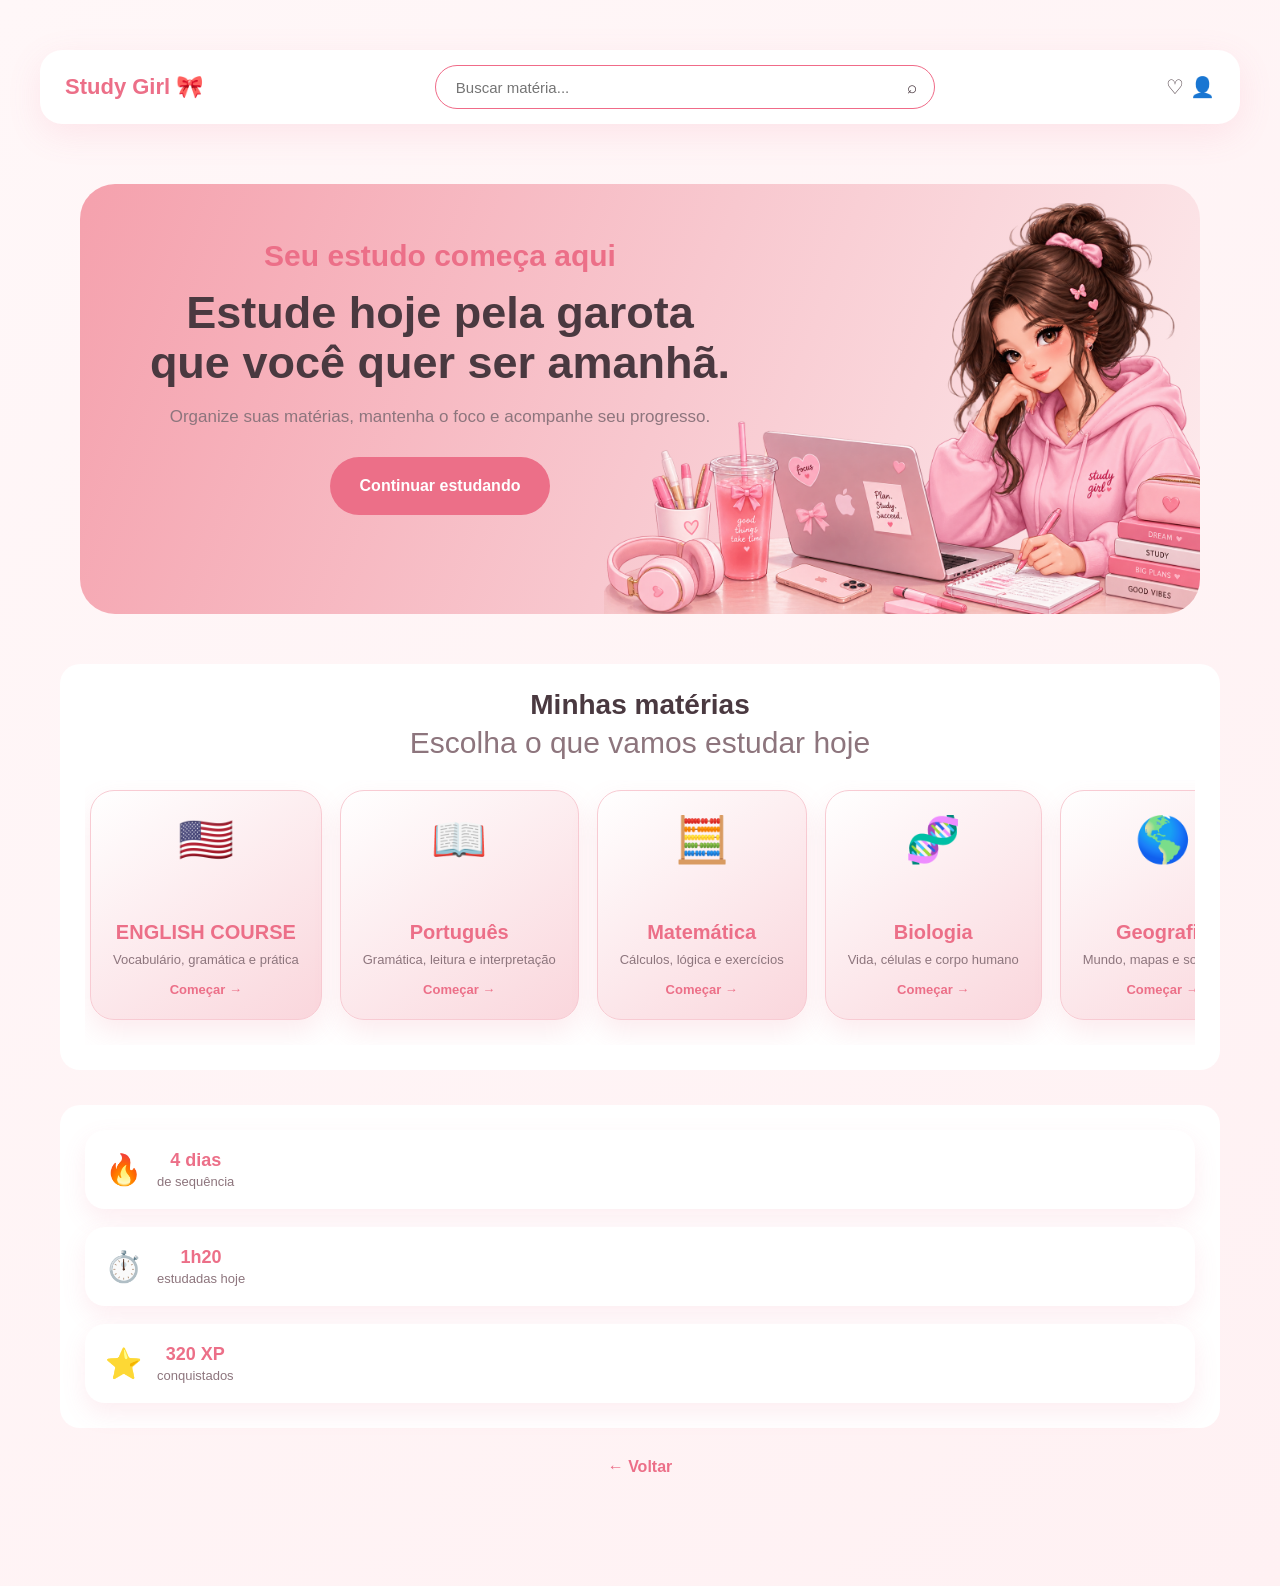
==== commit a94146c4: "Corrige nome da imagem principal" ====
--- a/index2.html
+++ b/index2.html
@@ -55,7 +55,7 @@
 
     <div>
         <img
-        src="studygirl.png" alt="Garota estudando">
+        src="study-girl-1.png" alt="Garota estudando">
 
 </div>
 
